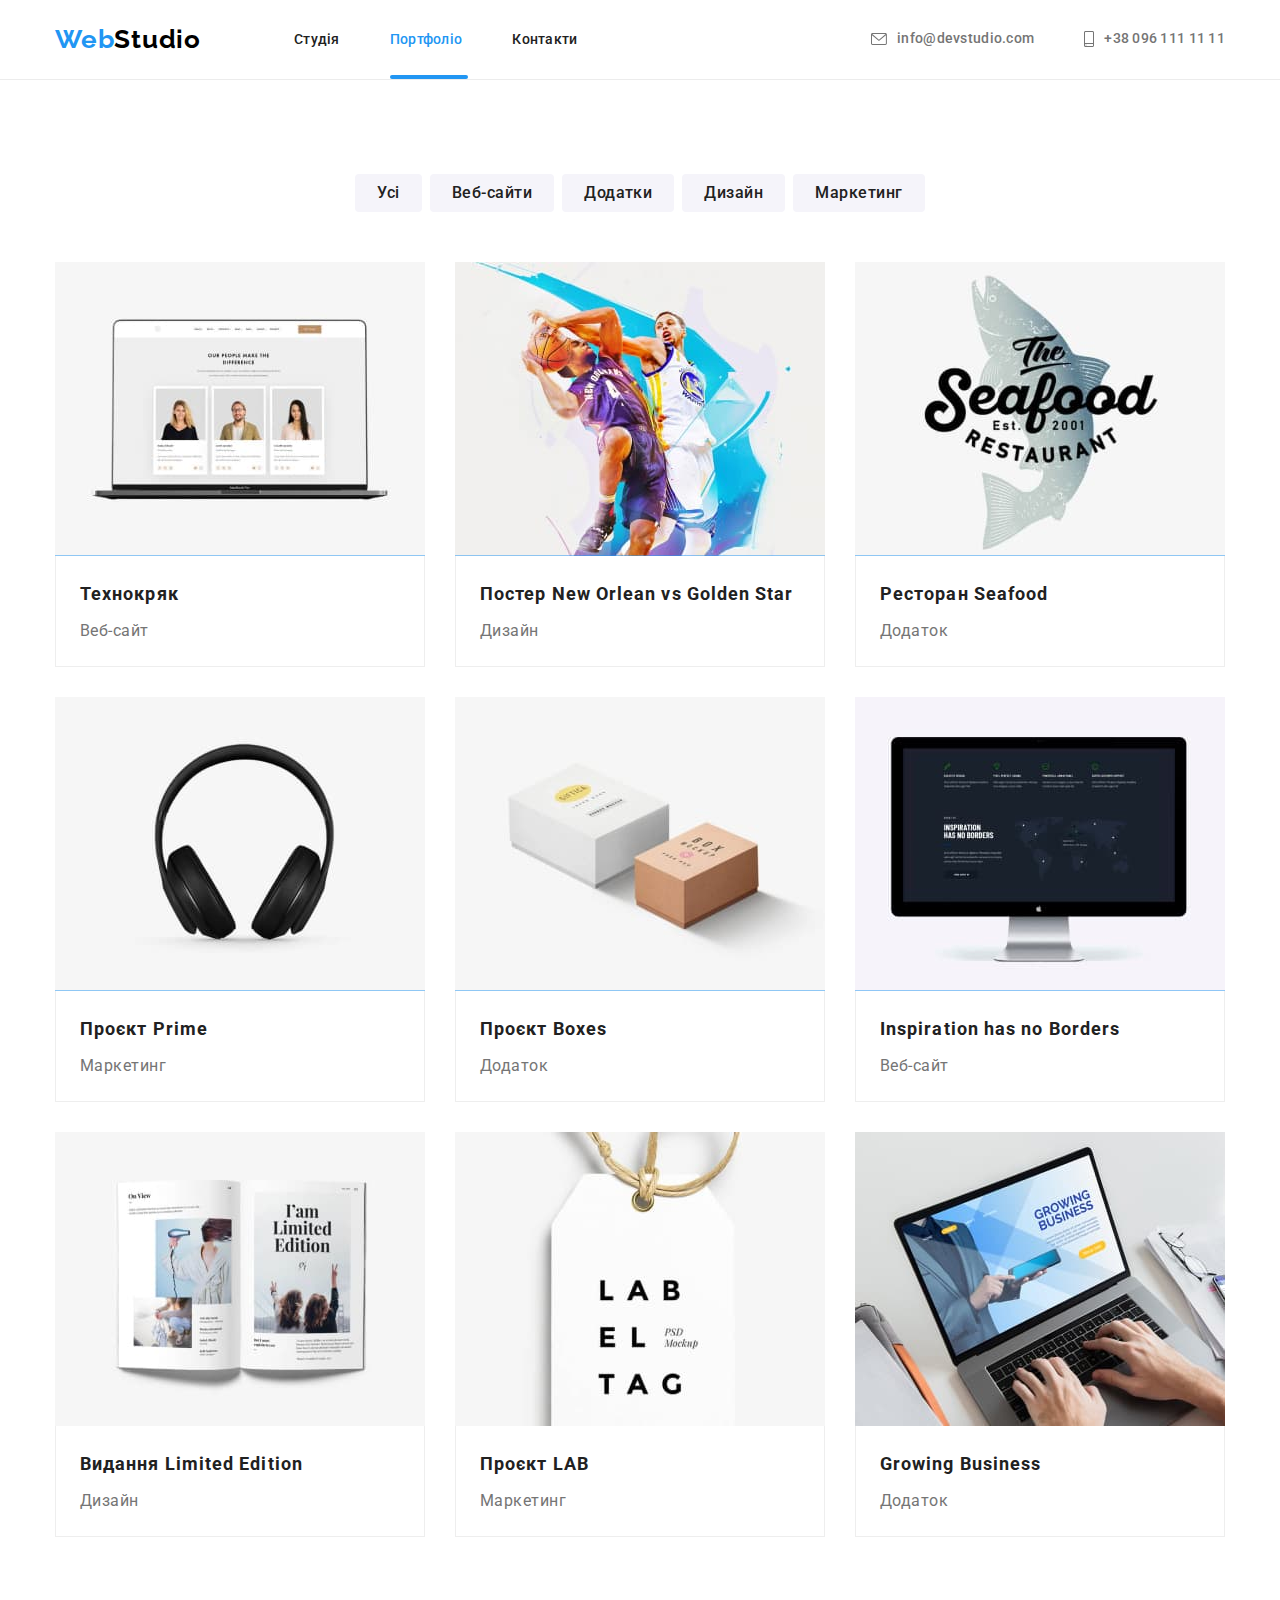
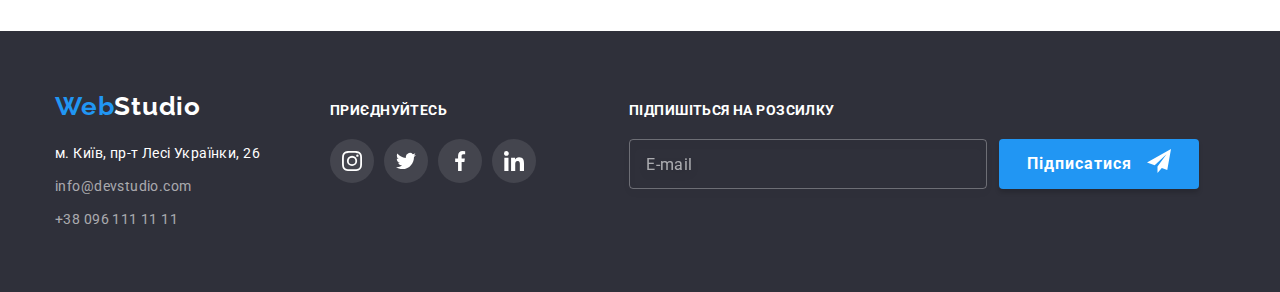
==== portfolio.html @ 61a0d1d7 "edit-modal" ====
<!DOCTYPE html>
<html lang="uk">
  <head>
    <meta charset="UTF-8" />
    <meta http-equiv="X-UA-Compatible" content="IE=edge" />
    <meta name="viewport" content="width=device-width, initial-scale=1.0" />
    <title>Студія</title>
    <link rel="preconnect" href="https://fonts.googleapis.com" />
    <link rel="preconnect" href="https://fonts.gstatic.com" crossorigin />
    <link
      href="https://fonts.googleapis.com/css2?family=Raleway:wght@700&family=Roboto:wght@400;500;700;900&display=swap"
      rel="stylesheet"
    />
    <link
      rel="stylesheet"
      href="https://cdnjs.cloudflare.com/ajax/libs/modern-normalize/1.1.0/modern-normalize.min.css"
    />
    <link rel="stylesheet" href="css/styles.css" />
  </head>
  <body>
    <!-- Header -->
    <header class="header">
      <div class="container header-wrapper">
        <nav class="nav">
          <a href="index.html" class="logo">Web<span class="black-logo-part">Studio</span></a>
          <ul class="main-nav list">
            <li class="nav-item">
              <a class="nav-link" href="index.html">Студія</a>
            </li>
            <li class="nav-item">
              <a class="nav-link active-portfolio" href="portfolio.html">Портфоліо</a>
            </li>
            <li class="nav-item"><a class="nav-link" href="">Контакти</a></li>
          </ul>
        </nav>
        <ul class="contact-info list">
          <li>
            <a class="e-mail" href="mailto:info@devstudio.com"
              ><svg class="icon-mail" width="16" height="12 ">
                <use href="./images/icons.svg#icon-envelope"></use></svg
              >info@devstudio.com</a
            >
          </li>
          <li class="contact-item">
            <a class="tel" href="tel:+380961111111"
              ><svg class="icon-tel" width="10" height="16">
                <use href="./images/icons.svg#icon-smartphone"></use></svg
              >+38 096 111 11 11</a
            >
          </li>
        </ul>
      </div>
    </header>
    <main>
      <!-- Portfolio -->
      <section class="section">
        <!-- Filter -->
        <div class="container">
          <h1 hidden>Портфоліо</h1>
          <ul class="portfolio-buttons list">
            <li><button class="portfolio-button" type="button">Усі</button></li>
            <li><button class="portfolio-button" type="button">Веб-сайти</button></li>
            <li><button class="portfolio-button" type="button">Додатки</button></li>
            <li><button class="portfolio-button" type="button">Дизайн</button></li>
            <li><button class="portfolio-button" type="button">Маркетинг</button></li>
          </ul>
          <!-- Project list -->
          <ul class="project-list list">
            <li class="project">
              <div class="project-wrapper">
                <img src="images/project1-2.jpg" alt="Ноутбук" width="370" />
                <div class="project-overlay">
                  <p>
                    Ресурс пропонує комплексні пропозиції з різним рівнем функціоналу та сервісів.
                    Все це дозволить відвідувачу отримати вичерпні відомості про компанію чи
                    приватну особу.
                  </p>
                </div>
              </div>

              <div class="bordered-portfolio-part">
                <h2 class="project-title">Технокряк</h2>
                <p class="project-descr">Веб-сайт</p>
              </div>
            </li>
            <li class="project">
              <div class="project-wrapper">
                <img src="images/project2-2.jpg" alt="Баскетболісти" width="370" />
                <div class="project-overlay">
                  <p>
                    Ресурс пропонує комплексні пропозиції з різним рівнем функціоналу та сервісів.
                    Все це дозволить відвідувачу отримати вичерпні відомості про компанію чи
                    приватну особу.
                  </p>
                </div>
              </div>
              <div class="bordered-portfolio-part">
                <h2 class="project-title">Постер New Orlean vs Golden Star</h2>
                <p class="project-descr">Дизайн</p>
              </div>
            </li>
            <li class="project">
              <div class="project-wrapper">
                <img src="images/project3-2.jpg" alt="Логотип ресторану" width="370" />
                <div class="project-overlay">
                  <p>
                    Ресурс пропонує комплексні пропозиції з різним рівнем функціоналу та сервісів.
                    Все це дозволить відвідувачу отримати вичерпні відомості про компанію чи
                    приватну особу.
                  </p>
                </div>
              </div>
              <div class="bordered-portfolio-part">
                <h2 class="project-title">Ресторан Seafood</h2>
                <p class="project-descr">Додаток</p>
              </div>
            </li>
            <li class="project">
              <div class="project-wrapper">
                <img src="images/project4-2.jpg" alt="Навушники" width="370" />
                <div class="project-overlay">
                  <p>
                    Ресурс пропонує комплексні пропозиції з різним рівнем функціоналу та сервісів.
                    Все це дозволить відвідувачу отримати вичерпні відомості про компанію чи
                    приватну особу.
                  </p>
                </div>
              </div>
              <div class="bordered-portfolio-part">
                <h2 class="project-title">Проєкт Prime</h2>
                <p class="project-descr">Маркетинг</p>
              </div>
            </li>
            <li class="project">
              <div class="project-wrapper">
                <img src="images/project5-2.jpg" alt="Коробки" width="370" />
                <div class="project-overlay">
                  <p>
                    Ресурс пропонує комплексні пропозиції з різним рівнем функціоналу та сервісів.
                    Все це дозволить відвідувачу отримати вичерпні відомості про компанію чи
                    приватну особу.
                  </p>
                </div>
              </div>
              <div class="bordered-portfolio-part">
                <h2 class="project-title">Проєкт Boxes</h2>
                <p class="project-descr">Додаток</p>
              </div>
            </li>
            <li class="project">
              <div class="project-wrapper">
                <img src="images/project6-2.jpg" alt="Компʼютер Mac" width="370" />
                <div class="project-overlay">
                  <p>
                    Ресурс пропонує комплексні пропозиції з різним рівнем функціоналу та сервісів.
                    Все це дозволить відвідувачу отримати вичерпні відомості про компанію чи
                    приватну особу.
                  </p>
                </div>
              </div>
              <div class="bordered-portfolio-part">
                <h2 class="project-title">Inspiration has no Borders</h2>
                <p class="project-descr">Веб-сайт</p>
              </div>
            </li>
            <li class="project">
              <div class="project-wrapper">
                <img src="images/project7-2.jpg" alt="Книжка" width="370" />
                <div class="project-overlay">
                  <p>
                    Ресурс пропонує комплексні пропозиції з різним рівнем функціоналу та сервісів.
                    Все це дозволить відвідувачу отримати вичерпні відомості про компанію чи
                    приватну особу.
                  </p>
                </div>
              </div>
              <div class="bordered-portfolio-part">
                <h2 class="project-title">Видання Limited Edition</h2>
                <p class="project-descr">Дизайн</p>
              </div>
            </li>
            <li class="project">
              <div class="project-wrapper">
                <img src="images/project8-2.jpg" alt="Етикетка" width="370" />
                <div class="project-overlay">
                  <p>
                    Ресурс пропонує комплексні пропозиції з різним рівнем функціоналу та сервісів.
                    Все це дозволить відвідувачу отримати вичерпні відомості про компанію чи
                    приватну особу.
                  </p>
                </div>
              </div>
              <div class="bordered-portfolio-part">
                <h2 class="project-title">Проєкт LAB</h2>
                <p class="project-descr">Маркетинг</p>
              </div>
            </li>
            <li class="project">
              <div class="project-wrapper">
                <img src="images/project9-2.jpg" alt="Людина працює за ноутбуком" width="370" />
                <div class="project-overlay">
                  <p>
                    Ресурс пропонує комплексні пропозиції з різним рівнем функціоналу та сервісів.
                    Все це дозволить відвідувачу отримати вичерпні відомості про компанію чи
                    приватну особу.
                  </p>
                </div>
              </div>
              <div class="bordered-portfolio-part">
                <h2 class="project-title">Growing Business</h2>
                <p class="project-descr">Додаток</p>
              </div>
            </li>
          </ul>
        </div>
      </section>
    </main>
    <!-- Footer -->
    <footer class="page-footer">
      <div class="container footer-wrapper">
        <div>
          <a href="index.html" class="logo logo-footer"
            >Web<span class="white-logo-part">Studio</span></a
          >
          <address class="footer-address">
            <ul class="list">
              <li class="contact">
                <a
                  class="street"
                  href="https://goo.gl/maps/KnLdwV8JPAcNRsJJ8"
                  target="_blank"
                  rel="noopener noreferrer"
                  >м. Київ, пр-т Лесі Українки, 26</a
                >
              </li>
              <li class="contact">
                <a class="footer-contact" href="mailto:info@devstudio.com">info@devstudio.com</a>
              </li>
              <li><a class="footer-contact" href="tel:+380961111111">+38 096 111 11 11</a></li>
            </ul>
          </address>
        </div>
        <div class="links-wrapper">
          <p class="link-descr">приєднуйтесь</p>
          <div class="socials">
            <a class="link link-footer"
              ><svg width="20" height="20">
                <use href="./images/icons.svg#icon-instagram"></use></svg
            ></a>
            <a class="link link-footer"
              ><svg width="20" height="20">
                <use href="./images/icons.svg#icon-twitter"></use></svg
            ></a>
            <a class="link link-footer"
              ><svg width="20" height="20">
                <use href="./images/icons.svg#icon-facebook"></use></svg
            ></a>
            <a class="link link-footer"
              ><svg width="20" height="20">
                <use href="./images/icons.svg#icon-linkedin"></use></svg
            ></a>
          </div>
        </div>
        <form class="subscr-form">
          <div class="subscr-field">
            <label for="mail-subscr" class="subscr-label"> Підпишіться на розсилку</label>
            <input class="subscr-input" type="email" name="mail-subscr" id="mail-subscr" placeholder="E-mail" />
          </div>
        
          <button class="subscr-button" type="submit">
            Підписатися
            <svg width="24" height="24">
              <use href="./images/icons.svg#icon-send"></use>
            </svg>
          </button>
        </form>
      </div>
    </footer>
  </body>
</html>
---- css/styles.css ----
:root {
  --accent-color: #2196f3;
  --white-color: #ffffff;
  --main-color: #757575;
  --black-color: #212121;
  --greyish-white: rgba(255, 255, 255, 0.6);
  --logo-black-part: #000000;
  --button-bkg: #f5f4fa;
  --hero-block-bkg: #2f303a;
}
.list {
  list-style: none;
}
body {
  font-family: Roboto, sans-serif;
  background-color: var(--white-color);
}
/* Logo */
.logo {
  color: var(--accent-color);
  font-family: Raleway, sans-serif;

  font-weight: 700;
  font-size: 26px;
  line-height: 1.19;

  letter-spacing: 0.03em;
  text-decoration: none;
  margin-right: 93px;
}
.black-logo-part {
  color: var(--logo-black-part);
}
.white-logo-part {
  color: var(--white-color);
}
/* Nav */
.nav-link {
  color: var(--black-color);
  font-weight: 500;
  font-size: 14px;
  line-height: 1.14;
  letter-spacing: 0.02em;
  text-decoration: none;
  transition-property: color;
  transition-duration: 250ms;
  transition-timing-function: cubic-bezier(0.4, 0, 0.2, 1);
}
.active-studio,
.active-portfolio {
  color: var(--accent-color);
  position: relative;
}
.e-mail,
.tel {
  color: var(--main-color);
  font-weight: 500;
  font-size: 14px;
  line-height: 1.14;
  letter-spacing: 0.02em;
  text-decoration: none;
  display: flex;
  align-items: center;
  transition-property: color;
  transition-duration: 250ms;
  transition-timing-function: cubic-bezier(0.4, 0, 0.2, 1);
}
.nav-link:focus,
.nav-link:hover,
.e-mail:focus,
.e-mail:hover,
.tel:focus,
.tel:hover {
  color: var(--accent-color);
}
/* Hero block */
.hero-title {
  color: var(--white-color);
  font-weight: 900;
  font-size: 44px;
  line-height: 1.36;
  /* or 136% */
  text-align: center;
  letter-spacing: 0.06em;
  text-transform: uppercase;
  margin-bottom: 30px;
  width: 696px;
  margin-left: auto;
  margin-right: auto;
}
.order-button {
  background-color: var(--accent-color);
  color: var(--white-color);
  font-weight: 700;
  font-size: 16px;
  line-height: 1.88;
  cursor: pointer;
  text-align: center;
  letter-spacing: 0.06em;
  padding: 10px 32px;
  border: 0;
  border-radius: 4px;
  box-shadow: 0px 4px 4px rgba(0, 0, 0, 0.15);
}
.features-title {
  color: var(--black-color);
  font-weight: 700;
  font-size: 14px;
  line-height: 1.14;
  letter-spacing: 0.03em;
  text-transform: uppercase;
  margin-bottom: 10px;
}
.feature {
  color: var(--main-color);
  font-size: 14px;
  line-height: 1.71;
  /* or 171% */
  letter-spacing: 0.03em;
}
.specialties-title {
  color: var(--black-color);
  font-weight: 700;
  font-size: 36px;
  line-height: 1.16;
  text-align: center;
  letter-spacing: 0.03em;
  margin-bottom: 50px;
}
/* Team */
.team.section {
  background-color: var(--button-bkg);
}
.team-title {
  color: var(--black-color);
  font-weight: 700;
  font-size: 36px;
  line-height: 1.16;
  text-align: center;
  letter-spacing: 0.03em;
  margin-bottom: 50px;
}
.member-name {
  color: var(--black-color);
  font-weight: 500;
  font-size: 16px;
  line-height: 1.18;
  text-align: center;
  letter-spacing: 0.03em;
  margin-bottom: 10px;
}
.member-work {
  color: var(--main-color);
  font-size: 16px;
  line-height: 1.18;
  text-align: center;
  letter-spacing: 0.03em;
  margin-bottom: 16px;
}
/* Footer */
.page-footer {
  background-color: var(--hero-block-bkg);
  padding: 60px 0;
}
.street {
  color: var(--white-color);
  font-size: 14px;
  line-height: 1.71;
  /* or 171% */
  letter-spacing: 0.03em;
  text-decoration: none;
}
.footer-contact {
  color: var(--greyish-white);
  font-size: 14px;
  line-height: 1.71;
  /* or 171% */
  letter-spacing: 0.03em;
  text-decoration: none;
  transition-property: color;
  transition-duration: 250ms;
  transition-timing-function: cubic-bezier(0.4, 0, 0.2, 1);
}
.footer-contact:hover,
.footer-contact:focus,
.tel-footer:hover,
.tel-footer:focus {
  color: var(--accent-color);
}
/* Portfolio */
.portfolio-button {
  cursor: pointer;
  background-color: var(--button-bkg);
  color: var(--black-color);
  font-weight: 500;
  font-size: 16px;
  line-height: 1.62;
  /* identical to box height, or 162% */
  text-align: center;
  letter-spacing: 0.03em;
  border-radius: 4px;
  border: 0;
  padding: 6px 22px;
  transition-property: color, background-color, box-shadow;
  transition-duration: 250ms;
  transition-timing-function: cubic-bezier(0.4, 0, 0.2, 1);
}
.portfolio-button:hover,
.portfolio-button:focus {
  background-color: var(--accent-color);
  color: var(--white-color);
  box-shadow: 0px 3px 1px rgba(0, 0, 0, 0.1), 0px 1px 2px rgba(0, 0, 0, 0.08),
    0px 2px 2px rgba(0, 0, 0, 0.12);
}
.project-title {
  color: var(--black-color);
  font-weight: 700;
  font-size: 18px;
  line-height: 2;
  /* identical to box height, or 200% */
  letter-spacing: 0.06em;
  margin-bottom: 4px;
}
.project-descr {
  color: var(--main-color);
  font-size: 16px;
  line-height: 1.88;
  /* identical to box height, or 188% */
  letter-spacing: 0.03em;
}
h1,
h2,
h3,
h4,
h5,
h6,
p,
ul {
  margin-top: 0;
  margin-bottom: 0;
  margin-left: 0;
  margin-right: 0;
  padding-left: 0;
  padding-right: 0;
  padding-top: 0;
  padding-bottom: 0;
}
.section {
  padding-top: 94px;
  padding-bottom: 94px;
}
.container {
  width: 1200px;
  padding-left: 15px;
  padding-right: 15px;
  margin-left: auto;
  margin-right: auto;
}
.specialties.section {
  padding-top: 0;
}
.main-nav {
  display: flex;
}
.contact-info {
  display: flex;
}
.nav {
  display: flex;
  align-items: center;
}
.header-wrapper {
  display: flex;
  justify-content: space-between;
  align-items: center;
}
.header {
  border-bottom: 1px solid #ececec;
  padding-top: 24px;
  padding-bottom: 24px;
}
.nav-item + .nav-item {
  margin-left: 50px;
}
.contact-item {
  margin-left: 50px;
}
.features-wrapper {
  display: flex;
}
.feature-item + .feature-item {
  margin-left: 30px;
}
.feature-item {
  width: 270px;
}
.specialties-wrapper {
  display: flex;
}
.spec-item + .spec-item {
  margin-left: 30px;
}
.list.team {
  display: flex;
}
.member + .member {
  margin-left: 30px;
}
.member {
  box-shadow: 0px 1px 3px rgba(0, 0, 0, 0.12), 0px 1px 1px rgba(0, 0, 0, 0.14),
    0px 2px 1px rgba(0, 0, 0, 0.2);
  border-radius: 0px 0px 4px 4px;
  background-color: var(--white-color);
}
.contact {
  margin-bottom: 9px;
}
.portfolio-buttons {
  display: flex;
  justify-content: center;
  margin-bottom: 50px;
  gap: 8px;
}
.project-list {
  display: flex;
  flex-wrap: wrap;
  gap: 30px;
}
.bordered-portfolio-part {
  border-left: 1px solid #eeeeee;
  border-bottom: 1px solid #eeeeee;
  border-right: 1px solid #eeeeee;
  padding: 20px 24px;
}
img {
  display: block;
}
.hero {
  padding-top: 200px;
  padding-bottom: 200px;
  background-color: var(--hero-block-bkg);
  background-image: linear-gradient(rgba(47, 48, 58, 0.4), rgba(47, 48, 58, 0.4)),
    url(../images/bkg-img.jpg);
  background-size: 1600px;
  background-repeat: no-repeat;
  background-position: center;
  max-width: 1600px;
  margin: 0 auto;
}
.hero-wrapper {
  text-align: center;
}
.team-wrapper {
  padding: 30px 10px;
  text-align: center;
}
.footer-address {
  font-style: normal;
  margin-top: 20px;
}
.logo-footer {
  margin-right: 0;
}
.icon-tel,
.icon-mail {
  fill: currentColor;
  margin-right: 10px;
}

.icon-feature {
  background-color: var(--button-bkg);
  padding-top: 25px;
  padding: 25px 100px;
  margin-bottom: 30px;
}
svg {
  display: block;
}
.link {
  color: #afb1b8;
  display: flex;
  width: 44px;
  height: 44px;
  justify-content: center;
  align-items: center;
  border-radius: 50%;
  transition-property: color, background-color;
  transition-duration: 250ms;
  transition-timing-function: cubic-bezier(0.4, 0, 0.2, 1);
}
.link:hover,
.link:focus {
  color: var(--white-color);
  background-color: var(--accent-color);
}

.link-descr {
  font-weight: 700;
  font-size: 14px;
  line-height: 1.14;
  letter-spacing: 0.03em;
  text-transform: uppercase;
  color: var(--white-color);
  margin-bottom: 20px;
}
.link-footer {
  fill: var(--white-color);
  background-color: rgba(255, 255, 255, 0.1);
  border-radius: 50%;
}
.footer-wrapper {
  display: flex;
}
.links-wrapper {
  margin-left: 70px;
  margin-top: 12px;
}
.clients-title {
  font-weight: 700;
  font-size: 36px;
  line-height: 1.16;
  text-align: center;
  letter-spacing: 0.03em;
  color: var(--black-color);
  margin-bottom: 50px;
}
.client {
  display: flex;
  align-items: center;
  justify-content: center;
  width: 170px;
  height: 92px;
  border: 1px solid #afb1b8;
  border-radius: 4px;
  color: #afb1b8;
  transition-property: color, border-color;
  transition-duration: 250ms;
  transition-timing-function: cubic-bezier(0.4, 0, 0.2, 1);
}
.client + .client {
  margin-left: 30px;
}
.client-wrapper {
  display: flex;
}
.client:hover,
.client:focus {
  color: var(--accent-color);
  border-color: var(--accent-color);
}
.project {
  background-color: #ffffff;
  transition-property: box-shadow;
  transition-duration: 250ms;
  transition-timing-function: cubic-bezier(0.4, 0, 0.2, 1);
}
.project:hover {
  box-shadow: 0px 1px 1px rgba(0, 0, 0, 0.12), 0px 4px 4px rgba(0, 0, 0, 0.06),
    1px 4px 6px rgba(0, 0, 0, 0.16);
}
.socials {
  display: flex;
  justify-content: center;
  gap: 10px;
}
.link-ico {
  fill: currentColor;
}
.client-ico {
  fill: currentColor;
}
.spec-descr {
  background-color: rgba(47, 48, 58, 0.8);
  font-weight: 700;
  font-size: 14px;
  line-height: 1.14;
  text-align: center;
  letter-spacing: 0.03em;
  text-transform: uppercase;
  color: var(--white-color);
  padding: 27px 10px;
  position: absolute;
  bottom: 0;
  width: 100%;
}
.spec-wrapper {
  position: relative;
}
.active-studio::after {
  content: '';
  background-color: var(--accent-color);
  border-radius: 2px;
  width: 48px;
  height: 4px;
  position: absolute;
  bottom: 0;
  left: 0;
  transform: translateY(+32px);
}
.active-portfolio::after {
  content: '';
  background-color: var(--accent-color);
  border-radius: 2px;
  width: 78px;
  height: 4px;
  position: absolute;
  bottom: 0;
  left: 0;
  transform: translateY(+32px);
}
.project-overlay {
  font-size: 18px;
  line-height: 1.56;
  color: var(--white-color);
  letter-spacing: 0.03em;
  padding: 63px 24px;
  background-color: rgba(33, 150, 243, 0.9);
  position: absolute;
  bottom: 0;
  transform: translateY(+100%);
  transition-property: transform;
  transition-duration: 250ms;
  transition-timing-function: cubic-bezier(0.4, 0, 0.2, 1);
}
.project-wrapper {
  position: relative;
  overflow: hidden;
}
.project:hover .project-overlay {
  transform: translateY(0);
}
.modal {
  position: absolute;
  min-width: 528px;
  min-height: 581px;
  top: 50%;
  left: 50%;
  transform: translate(-50%, -50%) scale(1);
  background-color: var(--white-color);
  transition: transform 250ms cubic-bezier(0.4, 0, 0.2, 1);
  box-shadow: 0px 1px 3px rgba(0, 0, 0, 0.12), 0px 1px 1px rgba(0, 0, 0, 0.14),
    0px 2px 1px rgba(0, 0, 0, 0.2);
  border-radius: 4px;
  padding: 40px;
}
.backdrop {
  background-color: rgba(0, 0, 0, 0.2);
  position: fixed;
  top: 0;
  left: 0;
  width: 100vw;
  height: 100vh;
  opacity: 1;
  transition-property: opacity;
  transition-duration: 250ms;
  transition-timing-function: cubic-bezier(0.4, 0, 0.2, 1);
}
.backdrop.is-hidden {
  visibility: hidden;
  opacity: 0;
  pointer-events: none;
}
.backdrop.is-hidden .modal {
  transform: translate(-50%, -50%) scale(0.5);
}
.close-btn {
  border: 1px solid rgba(0, 0, 0, 0.1);
  border-radius: 50%;
  padding: 0;
  background-color: transparent;
  width: 30px;
  height: 30px;
  display: flex;
  justify-content: center;
  align-items: center;
  position: absolute;
  top: 8px;
  right: 8px;
  cursor: pointer;
}
.close-btn:hover .cross,
.close-btn:focus .cross {
  fill: var(--accent-color);
}
.cross {
  fill: var(--logo-black-part);
  transition: fill 250ms cubic-bezier(0.4, 0, 0.2, 1);
}
.subscr-label {
  font-weight: 700;
  font-size: 14px;
  line-height: 1.14;
  letter-spacing: 0.03em;
  text-transform: uppercase;
  color: var(--white-color);
  margin-bottom: 20px;
}
.subscr-form {
  display: flex;
  margin-left: 93px;
  margin-top: 12px;
  align-items: flex-start;
}
.subscr-field {
  display: flex;
  flex-direction: column;
}
.subscr-button {
  background-color: var(--accent-color);
  padding: 10px 28px;
  box-shadow: 0px 4px 4px rgba(0, 0, 0, 0.15);
  border-radius: 4px;
  border: none;
  display: flex;
  margin-top: 36px;
  margin-left: 12px;
  font-weight: 700;
  font-size: 16px;
  line-height: 1.88;

  letter-spacing: 0.06em;
  color: var(--white-color);
  cursor: pointer;
  min-width: 200px;
  justify-content: space-between;
}
.subscr-input {
  padding: 15px 16px;
  width: 358px;
  height: 50px;
  border: 1px solid rgba(255, 255, 255, 0.3);
  filter: drop-shadow(0px 4px 4px rgba(0, 0, 0, 0.15));
  border-radius: 4px;
transition: border-color 250ms cubic-bezier(0.4, 0, 0.2, 1);
  background-color: transparent;
}
.subscr-input:focus{
border-color: var(--accent-color);
outline: none;
}
.subscr-input::placeholder {
  font-size: 16px;
  line-height: 1.25;

  letter-spacing: 0.03em;

  color: rgba(255, 255, 255, 0.6);
}

.form-title {
  font-weight: 700;
  font-size: 20px;
  line-height: 1.15;
  text-align: center;
  letter-spacing: 0.03em;
  color: var(--black-color);
  margin-bottom: 12px;
}
.field-ico {
  fill: #212121;
  position: absolute;
}
.field {
  display: flex;
  flex-direction: column;
  margin-bottom: 10px;
}
.field-input {
  padding: 12px 42px;
  width: 100%;
  border: 1px solid rgba(33, 33, 33, 0.2);
  border-radius: 4px;
  height: 40px;

  transition: border-color 250ms cubic-bezier(0.4, 0, 0.2, 1);
}
.field-input:focus {
  outline: none;
  border-color: var(--accent-color);
}
.field-input:focus + .field-ico {
  fill: var(--accent-color);
}
.field-ico {
  position: absolute;
  top: +50%;
  left: 12px;
  transform: translateY(-50%);
  transition: fill 250ms cubic-bezier(0.4, 0, 0.2, 1);
}
.field-wrapper {
  position: relative;
}
.field-label {
  margin-bottom: 4px;
  font-size: 12px;
  line-height: 1.16;
  color: var(--main-color);
  letter-spacing: 0.01em;
}
.comment {
  display: flex;
  flex-direction: column;
  margin-bottom: 20px;
}
.field-text {
  border: 1px solid rgba(33, 33, 33, 0.2);
  border-radius: 4px;
  padding: 12px 16px;
  height: 120px;
  transition: border-color 250ms cubic-bezier(0.4, 0, 0.2, 1);
}
.field-text:focus {
  outline: none;
  border-color: var(--accent-color);
}
.field-text::placeholder {
  font-size: 12px;
  line-height: 1.16;
  letter-spacing: 0.01em;

  color: rgba(117, 117, 117, 0.5);
}
.agree {
  font-size: 14px;
  line-height: 1.71;
  letter-spacing: 0.03em;
  color: var(--main-color);
  min-width: 411px;
  position: relative;
}
.submit-btn {
  font-weight: 700;
  font-size: 16px;
  line-height: 1.88;
  display: block;
  letter-spacing: 0.06em;
  color: var(--white-color);
  background-color: #188ce8;
  box-shadow: 0px 4px 4px rgba(0, 0, 0, 0.15);
  border-radius: 4px;
  border: none;
  padding: 10px 52px;
  margin-left: auto;
  margin-right: auto;
  cursor: pointer;
  margin-top: 30px;
}
.condit {
  color: var(--accent-color);
}
.visually-hidden {
  position: absolute;
  width: 1px;
  height: 1px;
  margin: -1px;
  border: 0;
  padding: 0;

  white-space: nowrap;
  clip-path: inset(100%);
  clip: rect(0 0 0 0);
  overflow: hidden;
}
.agree-wrapper {
  display: flex;
  align-items: center;
  justify-content: center;
}
.check-ico {
  background-color: var(--accent-color);
  width: 16px;
  height: 15px;
  display: inline-flex;
  padding: 4px 2px 3px 3px;
  margin-right: 7px;
  border-radius: 2px;
  opacity: 0;
  transition: opacity 250ms cubic-bezier(0.4, 0, 0.2, 1);
}
.agree-input:checked + .agree .check-ico {
  opacity: 1;
}

.not-check-ico {
  position: absolute;
  top: +50%;
  left: 0;
  transform: translateY(-50%);
  opacity: 1;
  transition: opacity 250ms cubic-bezier(0.4, 0, 0.2, 1);
}
.agree-input:checked + .agree .not-check-ico {
  opacity: 0;
}
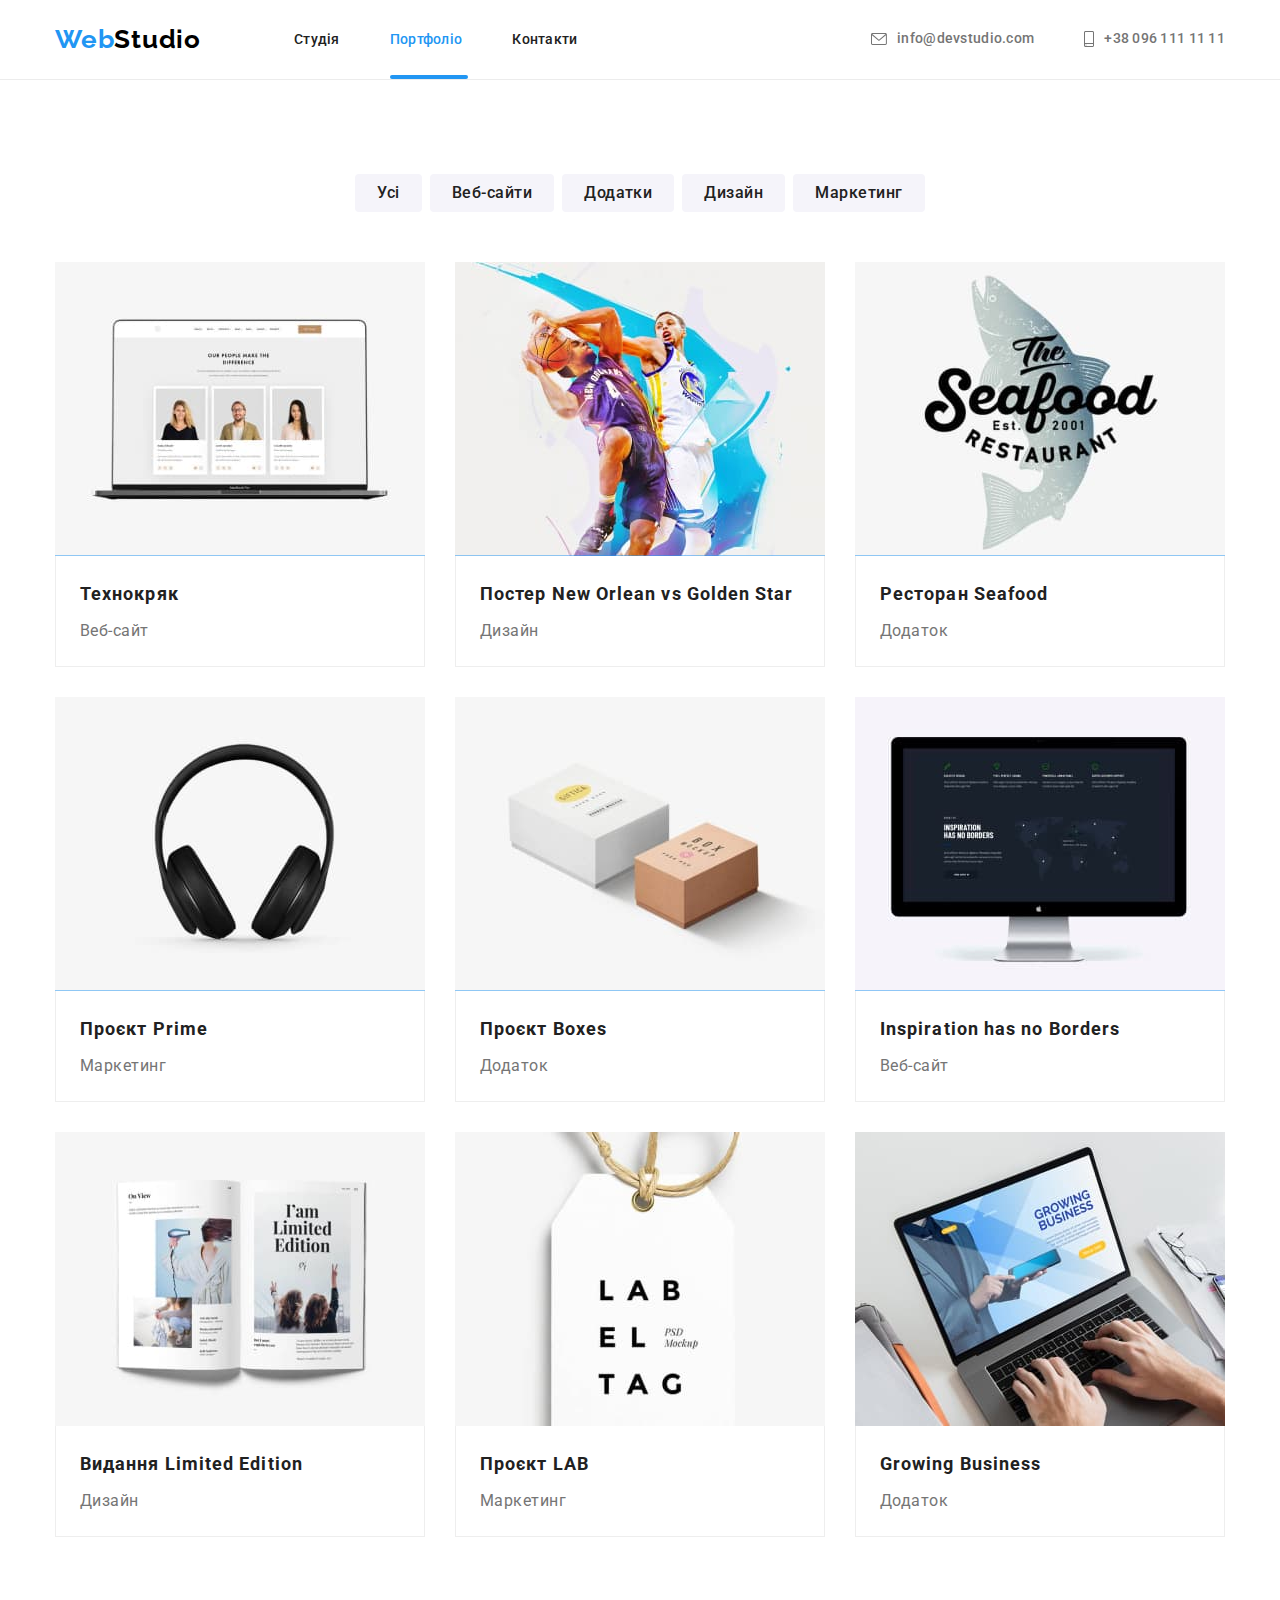
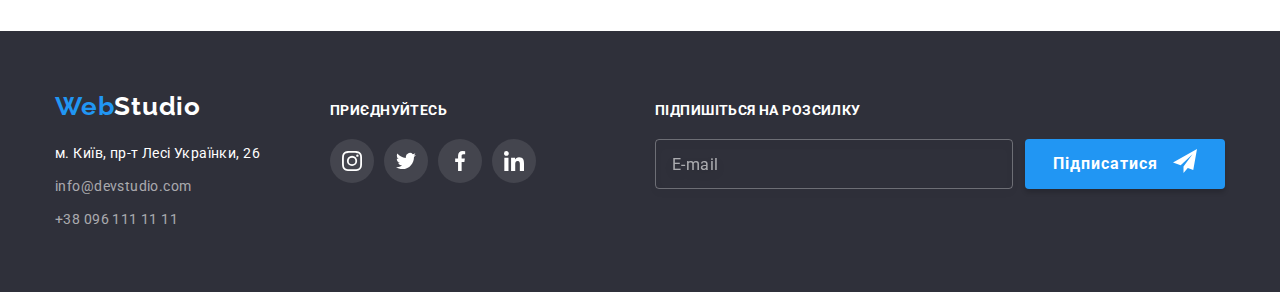
==== commit a9d0b146: "fix-footer-form" ====
--- a/portfolio.html
+++ b/portfolio.html
@@ -261,19 +261,18 @@
             ></a>
           </div>
         </div>
-        <form class="subscr-form">
-          <div class="subscr-field">
-            <label for="mail-subscr" class="subscr-label"> Підпишіться на розсилку</label>
-            <input class="subscr-input" type="email" name="mail-subscr" id="mail-subscr" placeholder="E-mail" />
-          </div>
-        
-          <button class="subscr-button" type="submit">
-            Підписатися
-            <svg width="24" height="24">
-              <use href="./images/icons.svg#icon-send"></use>
-            </svg>
-          </button>
-        </form>
+        <div class="footer-form">
+          <p class="subscr-label">Підпишіться на розсилку</p>
+          <form class="subscr-form">
+            <input class="subscr-input" type="email" name="mail-subscr" placeholder="E-mail" />
+            <button class="subscr-button" type="submit">
+              Підписатися
+              <svg width="24" height="24">
+                <use href="./images/icons.svg#icon-send"></use>
+              </svg>
+            </button>
+          </form>
+        </div>
       </div>
     </footer>
   </body>
--- a/css/styles.css
+++ b/css/styles.css
@@ -8,12 +8,39 @@
   --button-bkg: #f5f4fa;
   --hero-block-bkg: #2f303a;
 }
+
+body {
+  font-family: Roboto, sans-serif;
+}
+h1,
+h2,
+h3,
+h4,
+h5,
+h6,
+p {
+  margin: 0;
+}
+img,
+svg {
+  display: block;
+}
+.section {
+  padding-top: 94px;
+  padding-bottom: 94px;
+}
+
+.container {
+  width: 1200px;
+  padding-left: 15px;
+  padding-right: 15px;
+  margin-left: auto;
+  margin-right: auto;
+}
 .list {
   list-style: none;
-}
-body {
-  font-family: Roboto, sans-serif;
-  background-color: var(--white-color);
+  padding: 0;
+  margin: 0;
 }
 /* Logo */
 .logo {
@@ -74,266 +101,8 @@
   color: var(--accent-color);
 }
 /* Hero block */
-.hero-title {
-  color: var(--white-color);
-  font-weight: 900;
-  font-size: 44px;
-  line-height: 1.36;
-  /* or 136% */
-  text-align: center;
-  letter-spacing: 0.06em;
-  text-transform: uppercase;
-  margin-bottom: 30px;
-  width: 696px;
-  margin-left: auto;
-  margin-right: auto;
-}
-.order-button {
-  background-color: var(--accent-color);
-  color: var(--white-color);
-  font-weight: 700;
-  font-size: 16px;
-  line-height: 1.88;
-  cursor: pointer;
-  text-align: center;
-  letter-spacing: 0.06em;
-  padding: 10px 32px;
-  border: 0;
-  border-radius: 4px;
-  box-shadow: 0px 4px 4px rgba(0, 0, 0, 0.15);
-}
-.features-title {
-  color: var(--black-color);
-  font-weight: 700;
-  font-size: 14px;
-  line-height: 1.14;
-  letter-spacing: 0.03em;
-  text-transform: uppercase;
-  margin-bottom: 10px;
-}
-.feature {
-  color: var(--main-color);
-  font-size: 14px;
-  line-height: 1.71;
-  /* or 171% */
-  letter-spacing: 0.03em;
-}
-.specialties-title {
-  color: var(--black-color);
-  font-weight: 700;
-  font-size: 36px;
-  line-height: 1.16;
-  text-align: center;
-  letter-spacing: 0.03em;
-  margin-bottom: 50px;
-}
-/* Team */
-.team.section {
-  background-color: var(--button-bkg);
-}
-.team-title {
-  color: var(--black-color);
-  font-weight: 700;
-  font-size: 36px;
-  line-height: 1.16;
-  text-align: center;
-  letter-spacing: 0.03em;
-  margin-bottom: 50px;
-}
-.member-name {
-  color: var(--black-color);
-  font-weight: 500;
-  font-size: 16px;
-  line-height: 1.18;
-  text-align: center;
-  letter-spacing: 0.03em;
-  margin-bottom: 10px;
-}
-.member-work {
-  color: var(--main-color);
-  font-size: 16px;
-  line-height: 1.18;
-  text-align: center;
-  letter-spacing: 0.03em;
-  margin-bottom: 16px;
-}
-/* Footer */
-.page-footer {
-  background-color: var(--hero-block-bkg);
-  padding: 60px 0;
-}
-.street {
-  color: var(--white-color);
-  font-size: 14px;
-  line-height: 1.71;
-  /* or 171% */
-  letter-spacing: 0.03em;
-  text-decoration: none;
-}
-.footer-contact {
-  color: var(--greyish-white);
-  font-size: 14px;
-  line-height: 1.71;
-  /* or 171% */
-  letter-spacing: 0.03em;
-  text-decoration: none;
-  transition-property: color;
-  transition-duration: 250ms;
-  transition-timing-function: cubic-bezier(0.4, 0, 0.2, 1);
-}
-.footer-contact:hover,
-.footer-contact:focus,
-.tel-footer:hover,
-.tel-footer:focus {
-  color: var(--accent-color);
-}
-/* Portfolio */
-.portfolio-button {
-  cursor: pointer;
-  background-color: var(--button-bkg);
-  color: var(--black-color);
-  font-weight: 500;
-  font-size: 16px;
-  line-height: 1.62;
-  /* identical to box height, or 162% */
-  text-align: center;
-  letter-spacing: 0.03em;
-  border-radius: 4px;
-  border: 0;
-  padding: 6px 22px;
-  transition-property: color, background-color, box-shadow;
-  transition-duration: 250ms;
-  transition-timing-function: cubic-bezier(0.4, 0, 0.2, 1);
-}
-.portfolio-button:hover,
-.portfolio-button:focus {
-  background-color: var(--accent-color);
-  color: var(--white-color);
-  box-shadow: 0px 3px 1px rgba(0, 0, 0, 0.1), 0px 1px 2px rgba(0, 0, 0, 0.08),
-    0px 2px 2px rgba(0, 0, 0, 0.12);
-}
-.project-title {
-  color: var(--black-color);
-  font-weight: 700;
-  font-size: 18px;
-  line-height: 2;
-  /* identical to box height, or 200% */
-  letter-spacing: 0.06em;
-  margin-bottom: 4px;
-}
-.project-descr {
-  color: var(--main-color);
-  font-size: 16px;
-  line-height: 1.88;
-  /* identical to box height, or 188% */
-  letter-spacing: 0.03em;
-}
-h1,
-h2,
-h3,
-h4,
-h5,
-h6,
-p,
-ul {
-  margin-top: 0;
-  margin-bottom: 0;
-  margin-left: 0;
-  margin-right: 0;
-  padding-left: 0;
-  padding-right: 0;
-  padding-top: 0;
-  padding-bottom: 0;
-}
-.section {
-  padding-top: 94px;
-  padding-bottom: 94px;
-}
-.container {
-  width: 1200px;
-  padding-left: 15px;
-  padding-right: 15px;
-  margin-left: auto;
-  margin-right: auto;
-}
-.specialties.section {
-  padding-top: 0;
-}
-.main-nav {
-  display: flex;
-}
-.contact-info {
-  display: flex;
-}
-.nav {
-  display: flex;
-  align-items: center;
-}
-.header-wrapper {
-  display: flex;
-  justify-content: space-between;
-  align-items: center;
-}
-.header {
-  border-bottom: 1px solid #ececec;
-  padding-top: 24px;
-  padding-bottom: 24px;
-}
-.nav-item + .nav-item {
-  margin-left: 50px;
-}
-.contact-item {
-  margin-left: 50px;
-}
-.features-wrapper {
-  display: flex;
-}
-.feature-item + .feature-item {
-  margin-left: 30px;
-}
-.feature-item {
-  width: 270px;
-}
-.specialties-wrapper {
-  display: flex;
-}
-.spec-item + .spec-item {
-  margin-left: 30px;
-}
-.list.team {
-  display: flex;
-}
-.member + .member {
-  margin-left: 30px;
-}
-.member {
-  box-shadow: 0px 1px 3px rgba(0, 0, 0, 0.12), 0px 1px 1px rgba(0, 0, 0, 0.14),
-    0px 2px 1px rgba(0, 0, 0, 0.2);
-  border-radius: 0px 0px 4px 4px;
-  background-color: var(--white-color);
-}
-.contact {
-  margin-bottom: 9px;
-}
-.portfolio-buttons {
-  display: flex;
-  justify-content: center;
-  margin-bottom: 50px;
-  gap: 8px;
-}
-.project-list {
-  display: flex;
-  flex-wrap: wrap;
-  gap: 30px;
-}
-.bordered-portfolio-part {
-  border-left: 1px solid #eeeeee;
-  border-bottom: 1px solid #eeeeee;
-  border-right: 1px solid #eeeeee;
-  padding: 20px 24px;
-}
-img {
-  display: block;
+.hero-wrapper {
+  text-align: center;
 }
 .hero {
   padding-top: 200px;
@@ -347,8 +116,231 @@
   max-width: 1600px;
   margin: 0 auto;
 }
-.hero-wrapper {
-  text-align: center;
+.hero-title {
+  color: var(--white-color);
+  font-weight: 900;
+  font-size: 44px;
+  line-height: 1.36;
+  text-align: center;
+  letter-spacing: 0.06em;
+  text-transform: uppercase;
+  margin-bottom: 30px;
+  width: 696px;
+  margin-left: auto;
+  margin-right: auto;
+}
+.order-button {
+  background-color: var(--accent-color);
+  color: var(--white-color);
+  font-weight: 700;
+  font-size: 16px;
+  line-height: 1.88;
+  cursor: pointer;
+  text-align: center;
+  letter-spacing: 0.06em;
+  padding: 10px 32px;
+  border: 0;
+  border-radius: 4px;
+  box-shadow: 0px 4px 4px rgba(0, 0, 0, 0.15);
+}
+.features-title {
+  color: var(--black-color);
+  font-weight: 700;
+  font-size: 14px;
+  line-height: 1.14;
+  letter-spacing: 0.03em;
+  text-transform: uppercase;
+  margin-bottom: 10px;
+}
+.feature {
+  color: var(--main-color);
+  font-size: 14px;
+  line-height: 1.71;
+  letter-spacing: 0.03em;
+}
+.features-wrapper {
+  display: flex;
+}
+
+.feature-item + .feature-item {
+  margin-left: 30px;
+}
+
+.feature-item {
+  width: 270px;
+}
+.specialties-title {
+  color: var(--black-color);
+  font-weight: 700;
+  font-size: 36px;
+  line-height: 1.16;
+  text-align: center;
+  letter-spacing: 0.03em;
+  margin-bottom: 50px;
+}
+/* Team */
+.team.section {
+  background-color: var(--button-bkg);
+}
+.team-title {
+  color: var(--black-color);
+  font-weight: 700;
+  font-size: 36px;
+  line-height: 1.16;
+  text-align: center;
+  letter-spacing: 0.03em;
+  margin-bottom: 50px;
+}
+.member-name {
+  color: var(--black-color);
+  font-weight: 500;
+  font-size: 16px;
+  line-height: 1.18;
+  text-align: center;
+  letter-spacing: 0.03em;
+  margin-bottom: 10px;
+}
+.member-work {
+  color: var(--main-color);
+  font-size: 16px;
+  line-height: 1.18;
+  text-align: center;
+  letter-spacing: 0.03em;
+  margin-bottom: 16px;
+}
+.member + .member {
+  margin-left: 30px;
+}
+
+.member {
+  box-shadow: 0px 1px 3px rgba(0, 0, 0, 0.12), 0px 1px 1px rgba(0, 0, 0, 0.14),
+    0px 2px 1px rgba(0, 0, 0, 0.2);
+  border-radius: 0px 0px 4px 4px;
+  background-color: var(--white-color);
+}
+/* Footer */
+.page-footer {
+  background-color: var(--hero-block-bkg);
+  padding: 60px 0;
+}
+.street {
+  color: var(--white-color);
+  font-size: 14px;
+  line-height: 1.71;
+  letter-spacing: 0.03em;
+  text-decoration: none;
+}
+.footer-contact {
+  color: var(--greyish-white);
+  font-size: 14px;
+  line-height: 1.71;
+  letter-spacing: 0.03em;
+  text-decoration: none;
+  transition-property: color;
+  transition-duration: 250ms;
+  transition-timing-function: cubic-bezier(0.4, 0, 0.2, 1);
+}
+.footer-contact:hover,
+.footer-contact:focus,
+.tel-footer:hover,
+.tel-footer:focus {
+  color: var(--accent-color);
+}
+/* Portfolio */
+.portfolio-button {
+  cursor: pointer;
+  background-color: var(--button-bkg);
+  color: var(--black-color);
+  font-weight: 500;
+  font-size: 16px;
+  line-height: 1.62;
+  text-align: center;
+  letter-spacing: 0.03em;
+  border-radius: 4px;
+  border: 0;
+  padding: 6px 22px;
+  transition-property: color, background-color, box-shadow;
+  transition-duration: 250ms;
+  transition-timing-function: cubic-bezier(0.4, 0, 0.2, 1);
+}
+.portfolio-button:hover,
+.portfolio-button:focus {
+  background-color: var(--accent-color);
+  color: var(--white-color);
+  box-shadow: 0px 3px 1px rgba(0, 0, 0, 0.1), 0px 1px 2px rgba(0, 0, 0, 0.08),
+    0px 2px 2px rgba(0, 0, 0, 0.12);
+}
+.project-title {
+  color: var(--black-color);
+  font-weight: 700;
+  font-size: 18px;
+  line-height: 2;
+  letter-spacing: 0.06em;
+  margin-bottom: 4px;
+}
+.project-descr {
+  color: var(--main-color);
+  font-size: 16px;
+  line-height: 1.88;
+  letter-spacing: 0.03em;
+}
+.specialties.section {
+  padding-top: 0;
+}
+.main-nav {
+  display: flex;
+}
+.contact-info {
+  display: flex;
+}
+.nav {
+  display: flex;
+  align-items: center;
+}
+.header-wrapper {
+  display: flex;
+  justify-content: space-between;
+  align-items: center;
+}
+.header {
+  border-bottom: 1px solid #ececec;
+  padding-top: 24px;
+  padding-bottom: 24px;
+}
+.nav-item + .nav-item {
+  margin-left: 50px;
+}
+.contact-item {
+  margin-left: 50px;
+}
+.specialties-wrapper {
+  display: flex;
+}
+.spec-item + .spec-item {
+  margin-left: 30px;
+}
+.list.team {
+  display: flex;
+}
+.contact {
+  margin-bottom: 9px;
+}
+.portfolio-buttons {
+  display: flex;
+  justify-content: center;
+  margin-bottom: 50px;
+  gap: 8px;
+}
+.project-list {
+  display: flex;
+  flex-wrap: wrap;
+  gap: 30px;
+}
+.bordered-portfolio-part {
+  border-left: 1px solid #eeeeee;
+  border-bottom: 1px solid #eeeeee;
+  border-right: 1px solid #eeeeee;
+  padding: 20px 24px;
 }
 .team-wrapper {
   padding: 30px 10px;
@@ -373,9 +365,7 @@
   padding: 25px 100px;
   margin-bottom: 30px;
 }
-svg {
-  display: block;
-}
+
 .link {
   color: #afb1b8;
   display: flex;
@@ -410,10 +400,10 @@
 }
 .footer-wrapper {
   display: flex;
+  align-items: baseline;
 }
 .links-wrapper {
   margin-left: 70px;
-  margin-top: 12px;
 }
 .clients-title {
   font-weight: 700;
@@ -597,13 +587,10 @@
 }
 .subscr-form {
   display: flex;
-  margin-left: 93px;
-  margin-top: 12px;
-  align-items: flex-start;
-}
-.subscr-field {
-  display: flex;
-  flex-direction: column;
+  align-items: center;
+}
+.footer-form {
+  margin-left: auto;
 }
 .subscr-button {
   background-color: var(--accent-color);
@@ -612,12 +599,10 @@
   border-radius: 4px;
   border: none;
   display: flex;
-  margin-top: 36px;
   margin-left: 12px;
   font-weight: 700;
   font-size: 16px;
   line-height: 1.88;
-
   letter-spacing: 0.06em;
   color: var(--white-color);
   cursor: pointer;
@@ -631,34 +616,27 @@
   border: 1px solid rgba(255, 255, 255, 0.3);
   filter: drop-shadow(0px 4px 4px rgba(0, 0, 0, 0.15));
   border-radius: 4px;
-transition: border-color 250ms cubic-bezier(0.4, 0, 0.2, 1);
+  transition: border-color 250ms cubic-bezier(0.4, 0, 0.2, 1);
   background-color: transparent;
-}
-.subscr-input:focus{
-border-color: var(--accent-color);
-outline: none;
+  color: var(--white-color);
+}
+.subscr-input:focus {
+  border-color: var(--accent-color);
+  outline: none;
 }
 .subscr-input::placeholder {
   font-size: 16px;
   line-height: 1.25;
-
-  letter-spacing: 0.03em;
-
+  letter-spacing: 0.03em;
   color: rgba(255, 255, 255, 0.6);
 }
-
 .form-title {
-  font-weight: 700;
   font-size: 20px;
   line-height: 1.15;
   text-align: center;
   letter-spacing: 0.03em;
   color: var(--black-color);
   margin-bottom: 12px;
-}
-.field-ico {
-  fill: #212121;
-  position: absolute;
 }
 .field {
   display: flex;
@@ -682,8 +660,10 @@
   fill: var(--accent-color);
 }
 .field-ico {
+  fill: #212121;
+
   position: absolute;
-  top: +50%;
+  top: 50%;
   left: 12px;
   transform: translateY(-50%);
   transition: fill 250ms cubic-bezier(0.4, 0, 0.2, 1);
@@ -709,6 +689,7 @@
   padding: 12px 16px;
   height: 120px;
   transition: border-color 250ms cubic-bezier(0.4, 0, 0.2, 1);
+  resize: none;
 }
 .field-text:focus {
   outline: none;
@@ -722,12 +703,12 @@
   color: rgba(117, 117, 117, 0.5);
 }
 .agree {
+  display: flex;
+  align-items: center;
   font-size: 14px;
   line-height: 1.71;
   letter-spacing: 0.03em;
   color: var(--main-color);
-  min-width: 411px;
-  position: relative;
 }
 .submit-btn {
   font-weight: 700;
@@ -756,7 +737,6 @@
   margin: -1px;
   border: 0;
   padding: 0;
-
   white-space: nowrap;
   clip-path: inset(100%);
   clip: rect(0 0 0 0);
@@ -768,28 +748,28 @@
   justify-content: center;
 }
 .check-ico {
+  display: inline-flex;
+  margin-right: 7px;
+  transition: background-color 250ms cubic-bezier(0.4, 0, 0.2, 1);
+  border-radius: 2px;
+}
+.agree-input:checked + .agree .check-ico {
   background-color: var(--accent-color);
-  width: 16px;
-  height: 15px;
-  display: inline-flex;
-  padding: 4px 2px 3px 3px;
-  margin-right: 7px;
-  border-radius: 2px;
+}
+
+.agree-input:checked + .agree .not-check-ico {
+  opacity: 0;
+}
+.agree .not-checked {
+  transition: opacity 250ms cubic-bezier(0.4, 0, 0.2, 1);
+}
+.agree-input:checked + .agree .not-checked {
+  opacity: 0;
+}
+.agree .checked {
   opacity: 0;
   transition: opacity 250ms cubic-bezier(0.4, 0, 0.2, 1);
 }
-.agree-input:checked + .agree .check-ico {
+.agree-input:checked + .agree .checked {
   opacity: 1;
 }
-
-.not-check-ico {
-  position: absolute;
-  top: +50%;
-  left: 0;
-  transform: translateY(-50%);
-  opacity: 1;
-  transition: opacity 250ms cubic-bezier(0.4, 0, 0.2, 1);
-}
-.agree-input:checked + .agree .not-check-ico {
-  opacity: 0;
-}
